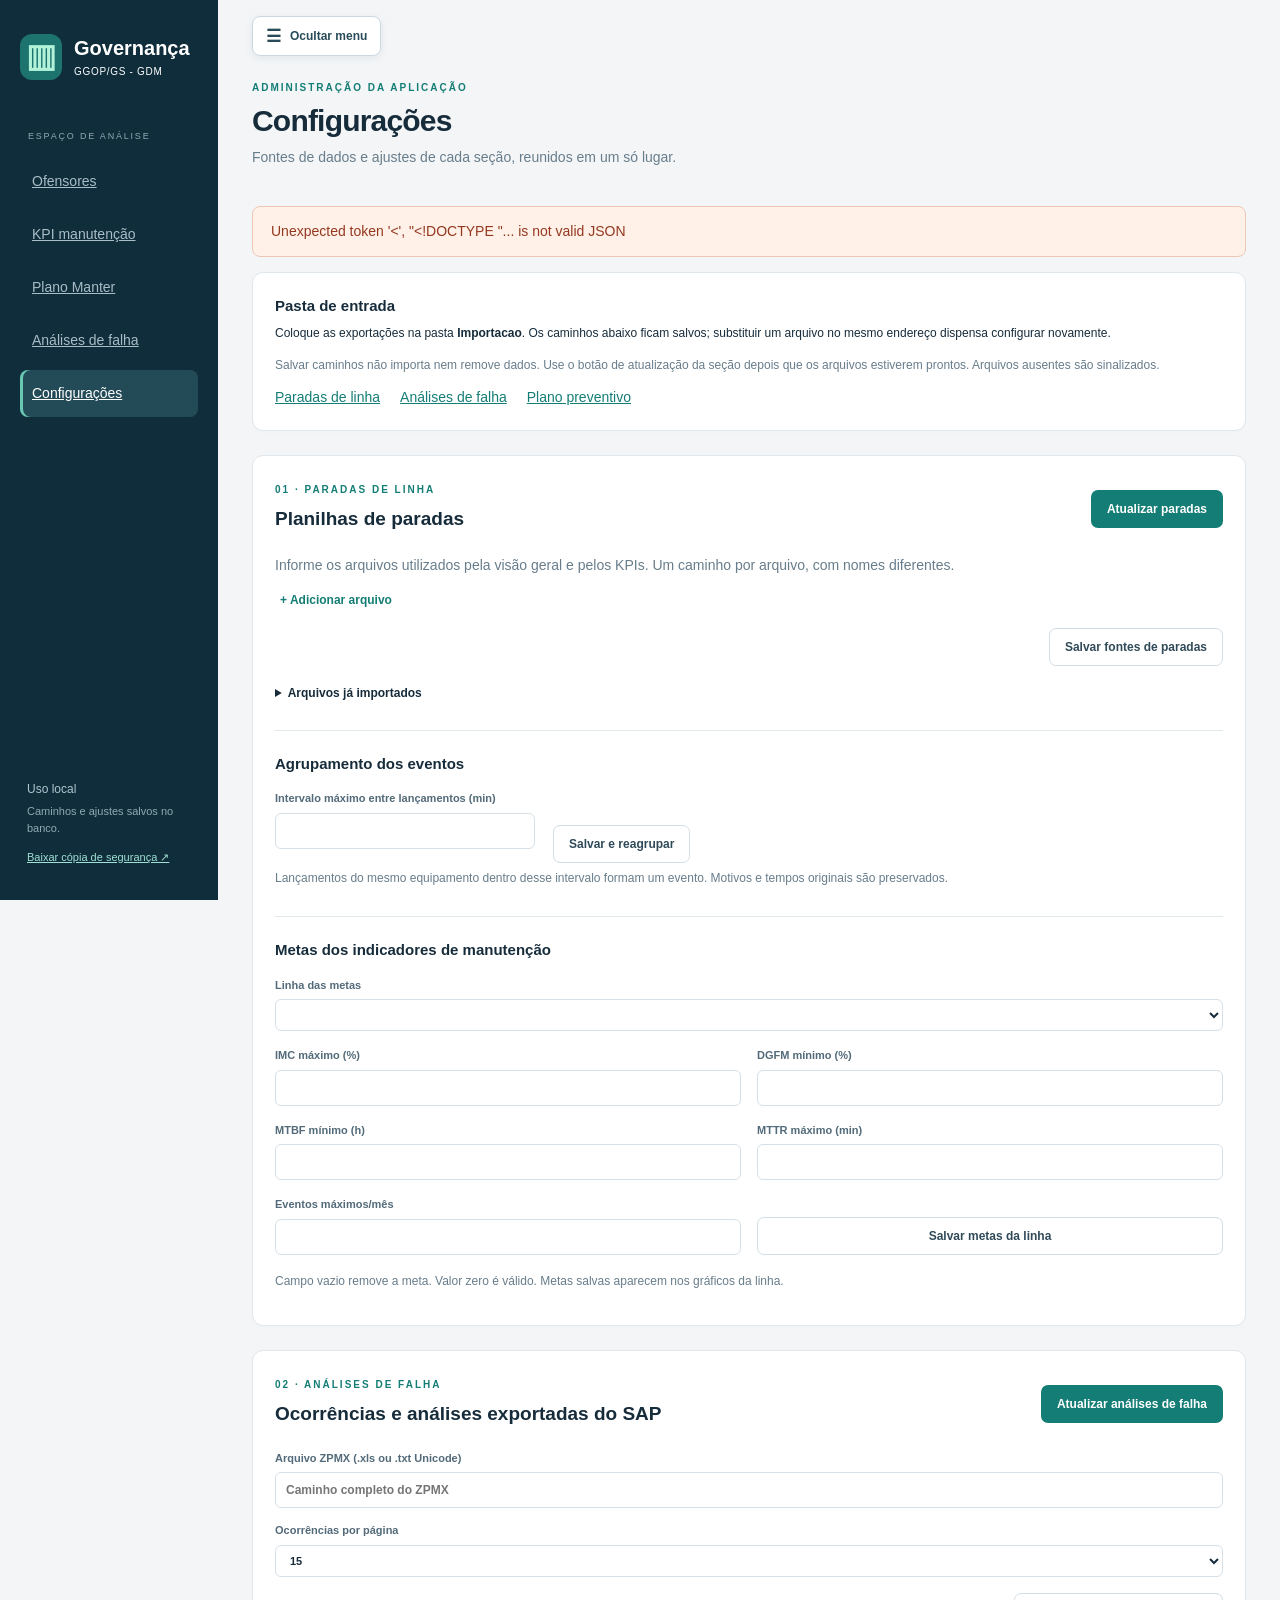
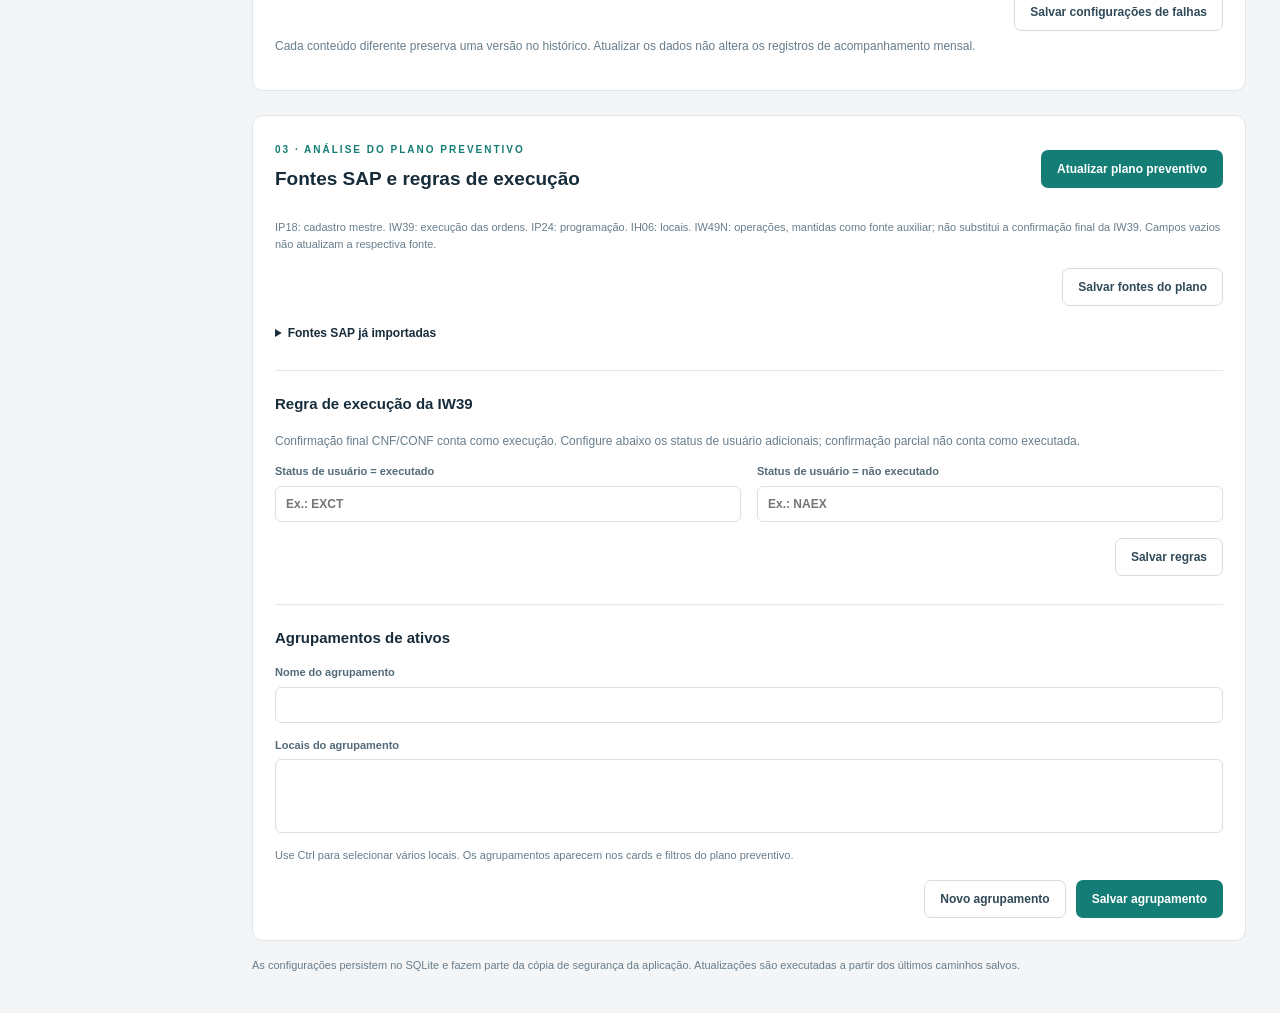
==== templates/configuration.html @ 8a100b15 "Integra governanca de manutencao, analises de falha e configuracoes" ====
<!doctype html><html lang="pt-BR"><head><meta charset="utf-8"><meta name="viewport" content="width=device-width,initial-scale=1"><meta name="csrf-token" content="{{ csrf }}"><title>Configurações · Governança GGOP/GS - GDM</title><link rel="stylesheet" href="/static/app.css"><link rel="stylesheet" href="/static/configuration.css"><link rel="stylesheet" href="/static/sidebar.css"><script src="/static/sidebar.js"></script><script defer src="/static/configuration.js"></script></head>
<body><aside class="sidebar"><a class="brand" href="/" aria-label="Governança GGOP/GS - GDM"><span class="brand-icon">▥</span><span class="brand-name">Governança<span class="brand-sub">GGOP/GS - GDM</span></span></a><div class="nav-label">ESPAÇO DE ANÁLISE</div><nav><a class="nav" href="/ofensores">Ofensores</a><a class="nav" href="/kpi-manutencao">KPI manutenção</a><a class="nav" href="/plano-manutencao">Plano Manter</a><a class="nav" href="/analises-de-falha">Análises de falha</a><a class="nav active" href="/configuracoes" aria-current="page">Configurações</a></nav><div class="sidebar-bottom">Uso local<p>Caminhos e ajustes salvos no banco.</p><a href="/api/backup">Baixar cópia de segurança ↗</a></div></aside>
<main><header class="page-header"><div><div class="eyebrow">ADMINISTRAÇÃO DA APLICAÇÃO</div><h1>Configurações</h1><p>Fontes de dados e ajustes de cada seção, reunidos em um só lugar.</p></div></header>
<div id="config-message" role="status" aria-live="polite"></div>
<section class="panel padded"><h2>Pasta de entrada</h2><p>Coloque as exportações na pasta <strong>Importacao</strong>. Os caminhos abaixo ficam salvos; substituir um arquivo no mesmo endereço dispensa configurar novamente.</p><p id="directory" class="path-text"></p><p class="field-help">Salvar caminhos não importa nem remove dados. Use o botão de atualização da seção depois que os arquivos estiverem prontos. Arquivos ausentes são sinalizados.</p><div class="config-shortcuts"><a href="#paradas">Paradas de linha</a><a href="#falhas">Análises de falha</a><a href="#preventivo">Plano preventivo</a></div></section>
<datalist id="source-options"></datalist>
<section id="paradas" class="panel padded config-section"><div class="section-line"><div><span class="eyebrow">01 · PARADAS DE LINHA</span><h2>Planilhas de paradas</h2></div><button id="import-stops" class="button primary">Atualizar paradas</button></div>
<form id="stops-form"><p class="muted">Informe os arquivos utilizados pela visão geral e pelos KPIs. Um caminho por arquivo, com nomes diferentes.</p><div id="stop-paths"></div><button type="button" id="add-stop" class="text-button">+ Adicionar arquivo</button><div class="actions"><button class="button secondary">Salvar fontes de paradas</button></div></form>
<details><summary>Arquivos já importados</summary><div id="stop-imported"></div></details><div id="stop-progress" aria-live="polite"></div>
<h3>Agrupamento dos eventos</h3><form id="tolerance-form" class="config-inline"><label>Intervalo máximo entre lançamentos (min)<input id="tolerance" type="number" min="0" max="60" step="0.1" required></label><button class="button secondary">Salvar e reagrupar</button></form><p class="field-help">Lançamentos do mesmo equipamento dentro desse intervalo formam um evento. Motivos e tempos originais são preservados.</p>
<h3>Metas dos indicadores de manutenção</h3><label>Linha das metas<select id="target-line"></select></label><form id="targets-form"><fieldset id="target-fields" class="config-grid"><label>IMC máximo (%)<input id="target-imc" type="number" min="0" max="100" step="any"></label><label>DGFM mínimo (%)<input id="target-dgfm" type="number" min="0" max="100" step="any"></label><label>MTBF mínimo (h)<input id="target-mtbf" type="number" min="0" step="any"></label><label>MTTR máximo (min)<input id="target-mttr" type="number" min="0" step="any"></label><label>Eventos máximos/mês<input id="target-failure_events" type="number" min="0" step="any"></label><button class="button secondary">Salvar metas da linha</button></fieldset></form><p class="field-help">Campo vazio remove a meta. Valor zero é válido. Metas salvas aparecem nos gráficos da linha.</p></section>
<section id="falhas" class="panel padded config-section"><div class="section-line"><div><span class="eyebrow">02 · ANÁLISES DE FALHA</span><h2>Ocorrências e análises exportadas do SAP</h2></div><button id="import-failure" class="button primary">Atualizar análises de falha</button></div><form id="failure-form"><label>Arquivo ZPMX (.xls ou .txt Unicode)<input id="failure-path" list="source-options" placeholder="Caminho completo do ZPMX"></label><p id="failure-status" class="field-help"></p><label>Ocorrências por página<select id="failure-page-size"><option>15</option><option>25</option><option>50</option><option>100</option></select></label><div class="actions"><button class="button secondary">Salvar configurações de falhas</button></div></form><p class="field-help">Cada conteúdo diferente preserva uma versão no histórico. Atualizar os dados não altera os registros de acompanhamento mensal.</p></section>
<section id="preventivo" class="panel padded config-section"><div class="section-line"><div><span class="eyebrow">03 · ANÁLISE DO PLANO PREVENTIVO</span><h2>Fontes SAP e regras de execução</h2></div><button id="import-plan" class="button primary">Atualizar plano preventivo</button></div><form id="plan-form"><div id="plan-paths" class="config-grid"></div><p class="field-help">IP18: cadastro mestre. IW39: execução das ordens. IP24: programação. IH06: locais. IW49N: operações, mantidas como fonte auxiliar; não substitui a confirmação final da IW39. Campos vazios não atualizam a respectiva fonte.</p><div class="actions"><button class="button secondary">Salvar fontes do plano</button></div></form><div id="plan-progress" aria-live="polite"></div><details><summary>Fontes SAP já importadas</summary><div id="plan-imported"></div></details>
<h3>Regra de execução da IW39</h3><p class="field-help">Confirmação final CNF/CONF conta como execução. Configure abaixo os status de usuário adicionais; confirmação parcial não conta como executada.</p><form id="rules-form"><div class="config-grid"><label>Status de usuário = executado<input id="done-user" placeholder="Ex.: EXCT"></label><label>Status de usuário = não executado<input id="not-done-user" placeholder="Ex.: NAEX"></label></div><div class="actions"><button class="button secondary">Salvar regras</button></div></form>
<h3>Agrupamentos de ativos</h3><div id="groups"></div><form id="group-form"><input type="hidden" id="group-id"><label>Nome do agrupamento<input id="group-name" maxlength="120" required></label><label>Locais do agrupamento<select id="group-assets" multiple size="8"></select></label><p class="field-help">Use Ctrl para selecionar vários locais. Os agrupamentos aparecem nos cards e filtros do plano preventivo.</p><div class="actions"><button type="button" id="group-new" class="button secondary">Novo agrupamento</button><button class="button primary">Salvar agrupamento</button></div></form></section>
<p class="footnote">As configurações persistem no SQLite e fazem parte da cópia de segurança da aplicação. Atualizações são executadas a partir dos últimos caminhos salvos.</p>
</main></body></html>
---- static/app.css ----
:root{--bg:#f3f5f7;--surface:#fff;--ink:#172c3b;--muted:#687d8b;--line:#e0e7ec;--teal:#147d75;--nav:#102d3b;--amber:#b87924}*{box-sizing:border-box}body{margin:0;background:var(--bg);color:var(--ink);font:14px/1.5 'Segoe UI',Arial,sans-serif}button,input,select,textarea{font:inherit}button,a,input,select,textarea{outline-offset:3px}button{cursor:pointer}a{color:var(--teal)}[hidden]{display:none!important}.sidebar{position:fixed;width:218px;inset:0 auto 0 0;background:var(--nav);color:#e9f2f5;padding:34px 20px;display:flex;flex-direction:column}.brand{display:flex;gap:12px;align-items:center;color:white;text-decoration:none;font-size:25px;font-weight:650;line-height:1.1}.brand-icon{display:grid;place-items:center;width:42px;height:46px;background:#1d746f;border-radius:12px;font-size:32px;color:#b2f2d9}.brand-sub{display:block;font-size:10px;letter-spacing:3px;margin-top:7px;font-weight:500}.nav-label{font-size:9px;letter-spacing:1.8px;color:#91a8b3;margin:50px 8px 14px}.nav{width:100%;border:0;text-align:left;color:#a9bdc6;background:transparent;padding:13px 12px;border-radius:8px;margin-bottom:6px;display:flex;gap:12px;align-items:center}.nav span{font-size:20px;line-height:1}.nav:hover{background:#1a3b49;color:#fff}.nav.active{background:#234a57;color:#fff;box-shadow:inset 3px 0 #68c8b3}.sidebar-bottom{margin-top:auto;font-size:12px;color:#b0c5ce;padding:20px 7px 0}.sidebar-bottom p{color:#90a9b5;font-size:11px}.sidebar-bottom a{font-size:11px;color:#9fe0d2}.status-dot{display:inline-block;width:6px;height:6px;background:#72ceaa;border-radius:50%;margin-right:6px}main{margin-left:218px;padding:34px 34px 24px;max-width:2100px}.page-header{display:flex;align-items:center;justify-content:space-between;gap:20px;margin-bottom:26px}.eyebrow{font-size:10px;font-weight:700;letter-spacing:2px;color:var(--teal)}h1{font-size:30px;letter-spacing:-.8px;line-height:1.2;margin:8px 0}h2{font-size:15px;margin:0;font-weight:650}p{margin:5px 0 12px}header p,.muted,.chart-card p{color:var(--muted)}.button{border-radius:7px;padding:9px 15px;font-weight:600;font-size:12px;border:1px solid transparent;white-space:nowrap;transition:background .15s}.button.primary{background:var(--teal);color:#fff}.button.primary:hover{background:#09645e}.button.secondary{background:#fff;border-color:#d3dee4;color:#304a59}.button.secondary:hover{background:#edf3f5}button:disabled{opacity:.45;cursor:default}.text-button{background:none;border:0;color:var(--teal);padding:3px 5px;font-size:12px;font-weight:600}.text-button:hover{text-decoration:underline}.panel{background:var(--surface);border:1px solid var(--line);border-radius:11px;box-shadow:0 2px 3px #203c4803}.filters{padding:18px 20px 12px;margin-bottom:25px}.section-line{display:flex;align-items:center;justify-content:space-between;gap:16px;margin-bottom:15px}.filter-grid{display:grid;grid-template-columns:1fr 1fr 1.2fr 1.3fr 1.7fr;gap:14px}label{display:flex;flex-direction:column;gap:6px;font-size:11px;font-weight:650;color:#526a79}select,input,textarea{background:#fff;border:1px solid #d7e0e6;border-radius:6px;padding:8px 10px;color:var(--ink);width:100%;min-width:0}select[multiple]{height:74px;padding:3px;font-size:12px}select[multiple] option{padding:2px 6px;border-radius:3px}input:focus,select:focus,textarea:focus{outline:2px solid #7dbbb5;outline-offset:1px}input[type=checkbox]{width:15px;height:15px;accent-color:var(--teal);cursor:pointer}input[type=color]{width:60px;height:36px;padding:4px}input[type=search]{font-weight:400}.field-help{font-size:11px;line-height:1.5;font-weight:400;color:var(--muted)}.filter-footer{display:flex;justify-content:space-between;align-items:center;gap:16px;margin-top:12px;font-size:11px;color:var(--muted)}.filter-footer .button span{margin-left:16px}.more-filters{font-size:12px;color:var(--muted);margin-top:12px}.more-filters summary{cursor:pointer;width:fit-content}.advanced{grid-template-columns:repeat(4,1fr);margin:15px 0}.check-label{display:flex;flex-direction:row;align-items:center}.active-filters{display:flex;flex-wrap:wrap;gap:5px;margin-top:8px}.chip{font-size:10px;padding:3px 8px;background:#eef5f4;color:#27645e;border-radius:4px}.overview-line{margin-bottom:12px}.overview-line .muted{font-size:11px}.kpis{display:grid;grid-template-columns:repeat(4,1fr);gap:15px;margin-bottom:15px}.kpi{background:#fff;border:1px solid var(--line);border-radius:10px;padding:19px 20px;display:flex;flex-direction:column;gap:4px}.kpi>span{font-size:12px;color:var(--muted)}.kpi strong{font-size:29px;letter-spacing:-.7px;font-weight:650}.kpi small{font-size:11px;color:var(--muted)}.kpi.accent{background:#e8f3f0;border-color:#d1e7e0}.kpi.accent strong{color:#166b5e}.kpi .text-button{align-self:flex-start;padding-left:0}.notice{padding:10px 13px;border-left:3px solid #b7cfd7;background:#eaf0f3;color:#526d7d;font-size:11px;margin:15px 0 20px;border-radius:0 5px 5px 0}.notice.warning{background:#fff4df;border-color:#dca54e;color:#815d27}.chart-grid{display:grid;grid-template-columns:1fr 1fr;gap:18px}.chart-card{padding:20px 20px 8px;min-width:0}.chart-card.wide{grid-column:1/-1}.chart-card p{font-size:11px;margin:3px 0 0}.chart-card .section-line{margin-bottom:0}.chart{height:310px;width:100%}.chart-card:not(.wide) .chart{height:350px}.compact-label{display:flex;flex-direction:row;align-items:center;font-size:11px;white-space:nowrap}.compact-label select{font-size:11px;padding:6px 26px 6px 9px}.badge{font-size:10px;color:#6e8592;letter-spacing:1px;background:#f0f4f6;border-radius:4px;padding:5px 8px}.footnote{font-size:11px;color:var(--muted);margin:16px 0}.table-wrap{overflow:auto}table{width:100%;border-collapse:collapse;text-align:left;font-size:12px}th{font-size:10px;text-transform:uppercase;letter-spacing:.5px;color:#68808d;background:#f7f9fa;white-space:nowrap;padding:13px 12px;border-bottom:1px solid var(--line)}td{padding:13px 12px;border-bottom:1px solid #eaf0f3;vertical-align:top}tbody tr:hover{background:#f7fbfa}tbody tr:last-child td{border-bottom:0}td small{display:block;color:var(--muted);font-size:10px;margin-top:4px}.records-table .observation{min-width:200px;max-width:360px;white-space:normal}.records-table .observation div{display:-webkit-box;-webkit-line-clamp:3;-webkit-box-orient:vertical;overflow:hidden}.records-table .equipment{white-space:nowrap}.records-table select{min-width:150px;max-width:180px;font-size:11px;padding:6px}.records-table .minutes{font-weight:700;white-space:nowrap}.type-label{font-size:9px;color:#856221;background:#fbf2df;padding:2px 4px;display:inline-block;margin-top:5px;border-radius:3px}.overlap-label{color:#a04b2b;font-size:10px}.bulk-bar{display:flex;align-items:center;gap:15px;padding:15px;margin:14px 0}.bulk-bar>div:first-child{margin-right:auto}.bulk-bar strong{font-size:12px}.bulk-bar .text-button{padding-left:0;margin-right:9px;font-size:10px}.bulk-bar label{max-width:240px;flex:1}.bulk-type{font-size:11px;max-width:190px}.bulk-type summary{cursor:pointer}.bulk-type select{margin:5px 0}.pagination{display:flex;justify-content:space-between;align-items:center;margin-top:15px;font-size:12px;color:var(--muted)}.pagination button{margin-left:7px}.empty{padding:40px 20px;text-align:center;color:var(--muted)}.offenders-grid{display:grid;grid-template-columns:repeat(3,1fr);gap:16px}.offender-card{padding:20px;border-top:3px solid var(--teal)}.offender-card h3{font-size:16px;margin:0 0 9px}.offender-card p{font-size:12px;color:var(--muted);white-space:pre-wrap;overflow-wrap:anywhere}.offender-card .actions{justify-content:space-between}.actions{display:flex;gap:10px;align-items:center;justify-content:flex-end;margin-top:16px}.files-grid{display:grid;grid-template-columns:1fr 1fr;gap:18px}.padded{padding:22px}.padded>p{font-size:12px;line-height:1.7}.local-files{display:grid;grid-template-columns:repeat(3,1fr);gap:9px;margin:20px 0}.local-files label{flex-direction:row;align-items:center;border:1px solid var(--line);padding:8px;border-radius:5px}.upload-box{padding:24px;border:1px dashed #9abcb5;border-radius:8px;background:#f4f9f7;margin:16px 0;font-size:14px;color:var(--teal);text-align:center}.upload-box input{font-size:11px;background:none;border:0}.imported-panel,.settings,#import-progress{margin-top:20px}.settings form{display:flex;align-items:flex-end;gap:15px;margin:20px 0}.settings input{max-width:180px}.progress-track{height:6px;background:#e8efed;border-radius:3px;overflow:hidden;margin:15px 0}.progress-fill{height:100%;background:var(--teal)}.import-result{font-size:12px;padding:5px 0}.import-result.error{color:#ae442b}dialog{border:1px solid var(--line);border-radius:13px;padding:25px;width:min(520px,92vw);max-height:90vh;color:var(--ink);box-shadow:0 20px 100px #102d3b44}dialog::backdrop{background:#102d3b66;backdrop-filter:blur(3px)}dialog label{margin-bottom:14px}dialog .section-line{margin-bottom:20px}.icon-button{border:0;background:#edf2f4;border-radius:50%;height:28px;width:28px;font-size:20px;line-height:1}.detail-dialog{width:min(940px,94vw)}.detail-grid{display:grid;grid-template-columns:repeat(3,1fr);gap:15px;margin-bottom:20px}.detail-grid div span{display:block;font-size:11px;color:var(--muted)}.detail-text{white-space:pre-wrap;background:#f5f8fa;padding:15px;border-radius:6px;overflow-wrap:anywhere}.source-note{font-size:11px;color:var(--muted);margin:15px 0}.detail-dialog h3{font-size:14px;margin-top:24px}#toast{position:fixed;right:25px;bottom:25px;padding:13px 22px;background:#143d3a;color:white;border-radius:8px;box-shadow:0 5px 20px #0002;max-width:480px;z-index:1000;font-size:13px}#toast.error{background:#963d2d}.loading{position:fixed;top:12px;right:20px;background:#fff;padding:7px 13px;border-radius:20px;box-shadow:0 2px 12px #0002;font-size:11px;z-index:999}.loading span{display:inline-block;height:10px;width:10px;border:2px solid #b6d9d3;border-top-color:var(--teal);border-radius:50%;animation:spin 1s linear infinite;margin-right:5px}@keyframes spin{to{transform:rotate(360deg)}}@media(min-width:1650px){main{padding:40px 50px}.chart{height:350px}}@media(max-width:1150px){.sidebar{width:180px;padding:30px 12px}main{margin-left:180px;padding:25px 20px}.filter-grid{grid-template-columns:repeat(4,1fr)}.search-label{grid-column:1/-1}.kpi{padding:16px 13px}.kpi strong{font-size:25px}.offenders-grid{grid-template-columns:repeat(2,1fr)}.bulk-bar{flex-wrap:wrap}.chart-card:not(.wide){grid-column:1/-1}}@media(max-width:760px){.sidebar{position:static;width:100%;padding:15px;display:block}.brand{font-size:20px}.brand-icon{height:36px;width:34px}.brand-sub{font-size:8px}.nav-label,.sidebar-bottom{display:none}nav{display:flex;margin-top:14px;gap:4px}.nav{font-size:11px;justify-content:center;padding:8px 5px;gap:5px;margin:0}.nav span{display:none}main{margin:0;padding:20px 14px}.page-header{align-items:flex-start}.page-header .button{font-size:10px;padding:8px}h1{font-size:25px}.page-header p{font-size:12px}.filter-grid,.advanced{grid-template-columns:1fr 1fr}.filter-footer{align-items:flex-start}.filter-footer>span{max-width:180px}.kpis{grid-template-columns:1fr 1fr}.chart-card{padding:15px 10px 5px}.chart-card h2{font-size:13px}.chart-card p{font-size:10px}.compact-label{flex-direction:column;align-items:flex-start}.files-grid,.offenders-grid{grid-template-columns:1fr}.detail-grid{grid-template-columns:1fr 1fr}.overview-line{flex-wrap:wrap}.bulk-bar>div:first-child{width:100%}.section-line{gap:10px}.settings form{flex-wrap:wrap}}

/* Maintenance KPI route: each indicator keeps its annual/monthly pair. */
.maintenance-controls{margin-bottom:18px}.maintenance-controls form{display:grid;grid-template-columns:minmax(130px,.7fr) minmax(200px,1.3fr) auto;gap:18px;align-items:start}.maintenance-controls form .button{align-self:center}.maintenance-controls>p{margin:14px 0 0}.maintenance-controls select:not([multiple]){height:39px}.target-panel{margin:18px 0 26px}.target-panel p{font-size:11px}.target-panel fieldset{border:0;padding:0;margin:0;display:grid;grid-template-columns:repeat(5,minmax(85px,1fr)) auto;gap:12px;align-items:end}.target-panel .field-help{margin:12px 0 0}.maintenance-indicator{margin:28px 0}.maintenance-indicator>.section-line{align-items:flex-start;margin-bottom:12px}.maintenance-indicator>.section-line h2{font-size:17px}.maintenance-indicator .formula{font-size:12px;color:#59717e;margin:5px 0 0}.maintenance-pair{display:grid;grid-template-columns:minmax(0,1fr) minmax(0,1fr);gap:16px}.maintenance-pair .chart-card{grid-column:auto;padding:17px 12px 5px}.maintenance-pair .chart-card .chart{height:285px}.maintenance-indicator .badge{white-space:nowrap}.methodology{margin:25px 0}.methodology summary{font-size:15px;font-weight:650;cursor:pointer}.formula-definitions{font-size:12px;color:#536c7a;line-height:1.8;margin-top:17px}.formula-definitions strong{color:#254554}.modality-legend{display:flex;flex-wrap:wrap;gap:7px;margin-top:15px}.modality-legend p{width:100%}.audit-panel{margin:20px 0}.audit-panel th{font-size:9px}.audit-panel td{font-size:11px}.audit-panel td:first-child{min-width:165px}.audit-notes{min-width:200px}.modality-label{display:inline-block;font-weight:700;font-size:11px;color:#156d65;background:#eaf4f1;border-radius:4px;padding:2px 7px}
@media(max-width:1100px){.target-panel fieldset{grid-template-columns:repeat(3,1fr)}.target-panel fieldset button{grid-column:1/-1;justify-self:end}.maintenance-controls form{grid-template-columns:1fr 1fr}.maintenance-controls form .button{grid-column:1/-1;justify-self:end}.maintenance-indicator .section-line{flex-wrap:wrap}}
@media(max-width:760px){.maintenance-pair{grid-template-columns:1fr}.target-panel fieldset{grid-template-columns:1fr 1fr}.maintenance-controls form{grid-template-columns:1fr}.maintenance-indicator .badge{font-size:9px}.maintenance-pair .chart-card .chart{height:300px}}

.pareto-feature{border-top:4px solid var(--teal);box-shadow:0 5px 20px #102d3b0a}.pareto-feature h2{font-size:21px}.pareto-feature .chart{height:440px}.chart-controls{display:flex;gap:16px;align-items:center;flex-wrap:wrap}.chart-controls .check-label{font-size:11px;white-space:nowrap}.heatmap-scroll{overflow:auto;max-height:700px;margin-top:16px}.chart-card>.section-line{flex-wrap:wrap}.pareto-feature .eyebrow{font-size:9px}@media(max-width:760px){.pareto-feature .chart{height:390px}.chart-controls{margin-top:10px}.pareto-feature h2{font-size:19px}}

.pareto-scroll{overflow-x:auto}.pareto-feature #chart-offenders{min-width:760px}

.maintenance-pair .chart-card>.section-line{align-items:flex-start}.maintenance-pair .chart-target{margin-left:auto;text-align:right;letter-spacing:0;font-weight:600;color:#815d27;background:#fff4df}
.maintenance-pair .chart-card>.section-line{flex-wrap:nowrap;gap:8px}.maintenance-pair .chart-card>.section-line>div{min-width:0}.maintenance-pair .chart-target{flex-shrink:0}

.imc-top-panel{margin-top:18px}.imc-top-panel td:last-child{min-width:280px;max-width:650px;overflow-wrap:anywhere}.imc-top-panel summary{cursor:pointer}.imc-top-panel td p{white-space:pre-wrap}
#maintenance-imc-annual .xtick text,#maintenance-imc-monthly .xtick text{pointer-events:all!important;cursor:pointer}

.offender-tabs{display:flex;gap:8px;flex-wrap:wrap;margin:0 0 24px;padding:6px;background:#e7eef1;border-radius:10px}.offender-tabs button{border:0;border-radius:7px;padding:11px 17px;background:transparent;color:var(--ink);font-weight:600}.offender-tabs button.active{background:var(--teal);color:white}.offender-tabs button:hover{box-shadow:inset 0 0 0 1px var(--teal)}

.maintenance-line-picker{margin-bottom:20px}.maintenance-line-picker h2{margin-bottom:10px;font-size:12px;color:var(--muted)}.maintenance-line-cards{display:flex;flex-wrap:wrap;gap:9px}.maintenance-line-card{min-width:86px;padding:14px 18px;border:1px solid var(--line);border-radius:9px;background:white;color:var(--ink);font-size:13px;font-weight:700;box-shadow:0 2px 5px #102d3b06}.maintenance-line-card:hover{border-color:var(--teal);background:#eff8f5}.maintenance-line-card[aria-pressed="true"]{background:var(--teal);border-color:var(--teal);color:white;box-shadow:0 3px 10px #147d7526}.maintenance-controls form{grid-template-columns:minmax(200px,1fr) auto}@media(max-width:760px){.maintenance-controls form{grid-template-columns:1fr}.maintenance-line-card{min-width:76px;padding:12px 14px}}
---- static/configuration.css ----
.config-section{margin-top:24px;scroll-margin-top:75px}.config-section h2{font-size:19px;margin:6px 0}.config-section h3{font-size:15px;margin-top:28px;border-top:1px solid #e1e8ec;padding-top:22px}.config-section details{margin-top:18px;font-size:12px}.config-section summary{cursor:pointer;font-weight:650}.config-grid{display:grid;grid-template-columns:1fr 1fr;gap:16px}.config-grid label{min-width:0}.config-inline{display:flex;gap:18px;align-items:end;flex-wrap:wrap}.config-inline label{min-width:260px}.source-row{display:grid;grid-template-columns:1fr auto;gap:12px;align-items:start;margin-bottom:13px}.source-row label{grid-column:1}.source-row small{display:block;font-weight:400;margin-top:5px}.source-row button{margin-top:20px}.path-text{font-family:Consolas,monospace;overflow-wrap:anywhere;font-size:12px}.config-shortcuts{display:flex;gap:20px;flex-wrap:wrap}.config-section input{font-size:12px}.config-section fieldset{border:0;padding:0;margin:16px 0}.config-section form>label{margin-bottom:14px}.config-section .config-grid button{align-self:end}#config-message:not(:empty){position:sticky;top:65px;z-index:10;padding:14px 18px;background:#e7f3ee;border:1px solid #c3ded5;border-radius:8px;margin-bottom:15px}#config-message.error{background:#fff0e8;border-color:#edc6b5;color:#943920}.source-missing{color:#a34223}.source-ok{color:#217162}.group-row{display:flex;gap:12px;align-items:center;flex-wrap:wrap;padding:12px 0;border-bottom:1px solid #e1e8ec}.group-row strong{flex:1;min-width:160px}.group-row label{flex-direction:row;align-items:center}.group-row input{width:auto}.group-row button{font-size:11px}#stop-progress,#plan-progress{font-size:12px;line-height:1.8;margin-top:12px}@media(max-width:760px){.config-grid{grid-template-columns:1fr}.config-section>.section-line{align-items:start;flex-direction:column}}
---- static/sidebar.css ----
.sidebar-enabled body > main{padding-top:80px}
.sidebar-enabled .sidebar{overflow-y:auto}
.sidebar-toggle{position:fixed;top:16px;left:252px;z-index:100;background:#fff;color:#284b59;border:1px solid #cbd9df;border-radius:8px;box-shadow:0 2px 8px #102d3b12;padding:9px 13px;display:flex;align-items:center;gap:9px;font-size:12px;font-weight:650;min-height:40px}
.sidebar-toggle:hover{background:#e9f3f1;border-color:#86b9b0}
.sidebar-toggle:focus-visible{outline:3px solid #147d75;outline-offset:3px}
.sidebar-toggle span{font-size:17px;line-height:1}
.sidebar-collapsed body > .sidebar{display:none}
.sidebar-collapsed body > main{margin-left:0;max-width:none}
.sidebar-collapsed .sidebar-toggle{left:34px}
@media(min-width:1650px){.sidebar-toggle{left:268px}.sidebar-collapsed .sidebar-toggle{left:50px}}
@media(max-width:1150px){.sidebar-toggle{left:200px}.sidebar-collapsed .sidebar-toggle{left:20px}}
@media(max-width:760px){
  .sidebar-enabled body > .sidebar{padding-top:72px}
  .sidebar-enabled body > .sidebar nav{flex-wrap:wrap}
  .sidebar-enabled body > .sidebar .nav{width:auto;flex:1 1 130px}
  .sidebar-enabled body > main{padding-top:24px}
  .sidebar-collapsed body > main{padding-top:80px}
  .sidebar-enabled .sidebar-toggle{left:14px;top:14px}
}
@media print{.sidebar-toggle,.sidebar-enabled body > .sidebar{display:none!important}.sidebar-enabled body > main{margin-left:0;padding-top:0}}

/* Identidade da aplicação em todas as rotas. */
.brand .brand-icon{flex-shrink:0}.brand .brand-name{font-size:20px}.brand .brand-sub{font-size:10px;letter-spacing:.7px}
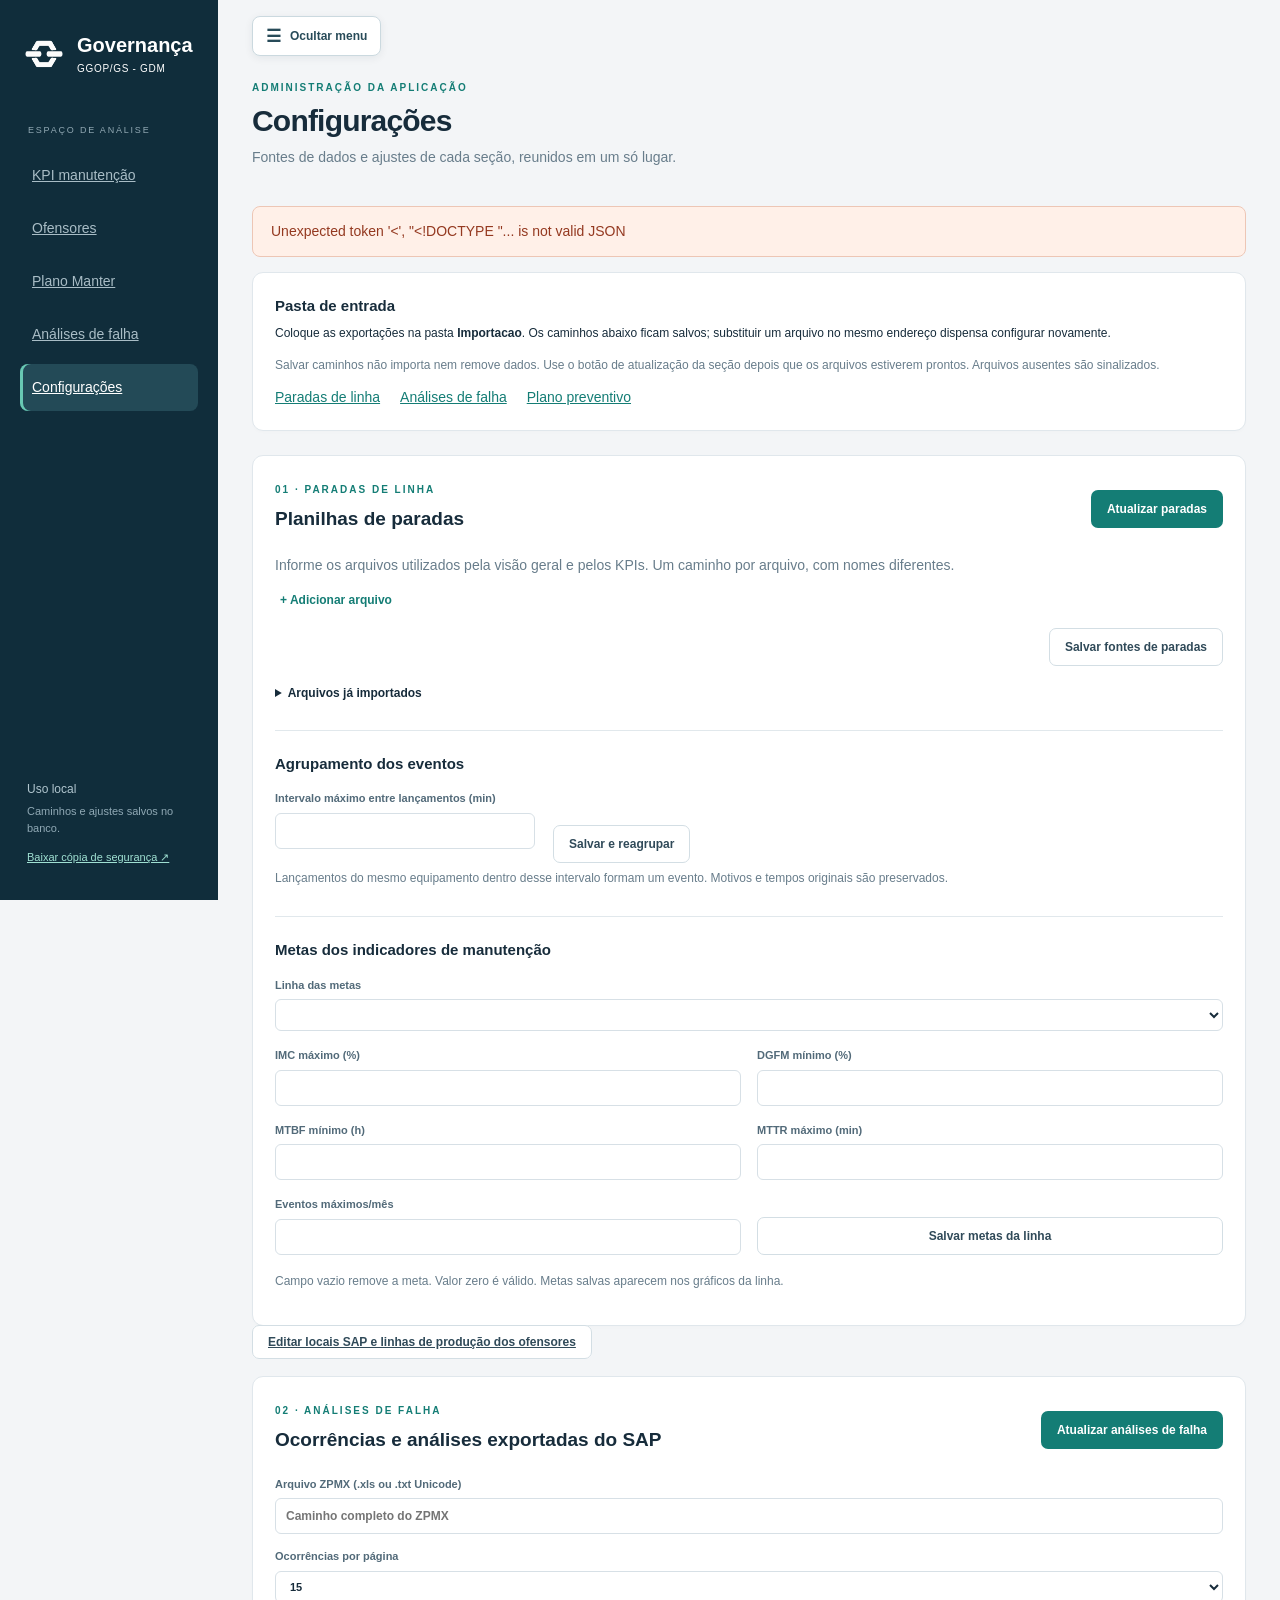
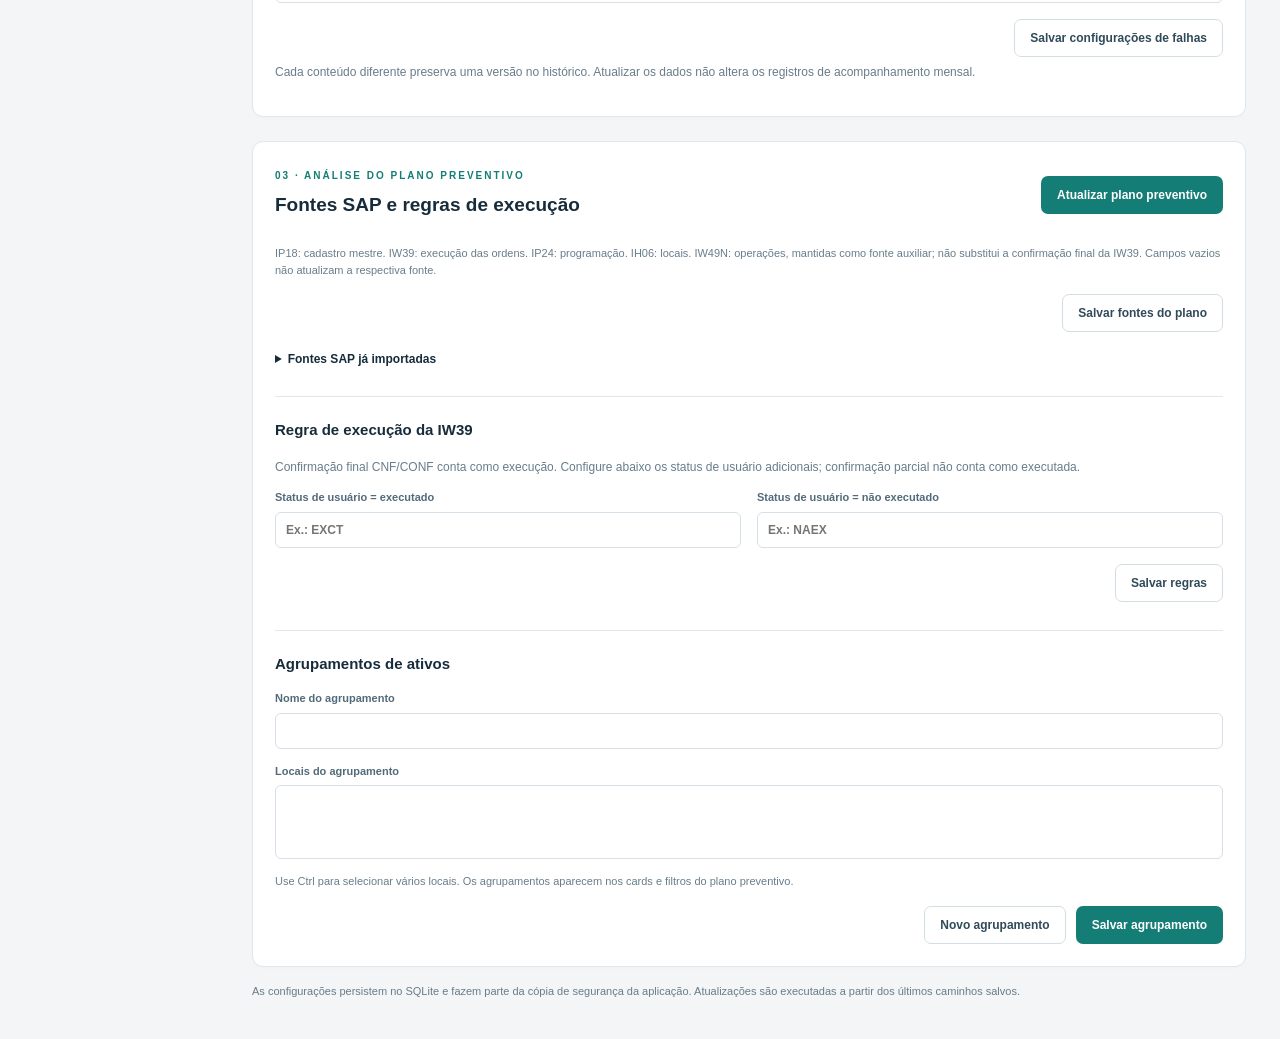
==== commit 7053581d: "Vincula acoes SAP automaticamente aos ofensores por linha e horario" ====
--- a/templates/configuration.html
+++ b/templates/configuration.html
@@ -1,5 +1,5 @@
 <!doctype html><html lang="pt-BR"><head><meta charset="utf-8"><meta name="viewport" content="width=device-width,initial-scale=1"><meta name="csrf-token" content="{{ csrf }}"><title>Configurações · Governança GGOP/GS - GDM</title><link rel="stylesheet" href="/static/app.css"><link rel="stylesheet" href="/static/configuration.css"><link rel="stylesheet" href="/static/sidebar.css"><script src="/static/sidebar.js"></script><script defer src="/static/configuration.js"></script></head>
-<body><aside class="sidebar"><a class="brand" href="/" aria-label="Governança GGOP/GS - GDM"><span class="brand-icon">▥</span><span class="brand-name">Governança<span class="brand-sub">GGOP/GS - GDM</span></span></a><div class="nav-label">ESPAÇO DE ANÁLISE</div><nav><a class="nav" href="/ofensores">Ofensores</a><a class="nav" href="/kpi-manutencao">KPI manutenção</a><a class="nav" href="/plano-manutencao">Plano Manter</a><a class="nav" href="/analises-de-falha">Análises de falha</a><a class="nav active" href="/configuracoes" aria-current="page">Configurações</a></nav><div class="sidebar-bottom">Uso local<p>Caminhos e ajustes salvos no banco.</p><a href="/api/backup">Baixar cópia de segurança ↗</a></div></aside>
+<body><aside class="sidebar"><a class="brand" href="/" aria-label="Governança GGOP/GS - GDM"><img class="brand-logo" src="/static/csn-symbol-white.png" alt="CSN" width="48" height="36"><span class="brand-name">Governança<span class="brand-sub">GGOP/GS - GDM</span></span></a><div class="nav-label">ESPAÇO DE ANÁLISE</div><nav><a class="nav" href="/kpi-manutencao">KPI manutenção</a><a class="nav" href="/ofensores">Ofensores</a><a class="nav" href="/plano-manutencao">Plano Manter</a><a class="nav" href="/analises-de-falha">Análises de falha</a><a class="nav active" href="/configuracoes" aria-current="page">Configurações</a></nav><div class="sidebar-bottom">Uso local<p>Caminhos e ajustes salvos no banco.</p><a href="/api/backup">Baixar cópia de segurança ↗</a></div></aside>
 <main><header class="page-header"><div><div class="eyebrow">ADMINISTRAÇÃO DA APLICAÇÃO</div><h1>Configurações</h1><p>Fontes de dados e ajustes de cada seção, reunidos em um só lugar.</p></div></header>
 <div id="config-message" role="status" aria-live="polite"></div>
 <section class="panel padded"><h2>Pasta de entrada</h2><p>Coloque as exportações na pasta <strong>Importacao</strong>. Os caminhos abaixo ficam salvos; substituir um arquivo no mesmo endereço dispensa configurar novamente.</p><p id="directory" class="path-text"></p><p class="field-help">Salvar caminhos não importa nem remove dados. Use o botão de atualização da seção depois que os arquivos estiverem prontos. Arquivos ausentes são sinalizados.</p><div class="config-shortcuts"><a href="#paradas">Paradas de linha</a><a href="#falhas">Análises de falha</a><a href="#preventivo">Plano preventivo</a></div></section>
@@ -9,6 +9,7 @@
 <details><summary>Arquivos já importados</summary><div id="stop-imported"></div></details><div id="stop-progress" aria-live="polite"></div>
 <h3>Agrupamento dos eventos</h3><form id="tolerance-form" class="config-inline"><label>Intervalo máximo entre lançamentos (min)<input id="tolerance" type="number" min="0" max="60" step="0.1" required></label><button class="button secondary">Salvar e reagrupar</button></form><p class="field-help">Lançamentos do mesmo equipamento dentro desse intervalo formam um evento. Motivos e tempos originais são preservados.</p>
 <h3>Metas dos indicadores de manutenção</h3><label>Linha das metas<select id="target-line"></select></label><form id="targets-form"><fieldset id="target-fields" class="config-grid"><label>IMC máximo (%)<input id="target-imc" type="number" min="0" max="100" step="any"></label><label>DGFM mínimo (%)<input id="target-dgfm" type="number" min="0" max="100" step="any"></label><label>MTBF mínimo (h)<input id="target-mtbf" type="number" min="0" step="any"></label><label>MTTR máximo (min)<input id="target-mttr" type="number" min="0" step="any"></label><label>Eventos máximos/mês<input id="target-failure_events" type="number" min="0" step="any"></label><button class="button secondary">Salvar metas da linha</button></fieldset></form><p class="field-help">Campo vazio remove a meta. Valor zero é válido. Metas salvas aparecem nos gráficos da linha.</p></section>
+<p><a class="button secondary" href="/ofensores?aba=acoes&amp;editar=locais">Editar locais SAP e linhas de produção dos ofensores</a></p>
 <section id="falhas" class="panel padded config-section"><div class="section-line"><div><span class="eyebrow">02 · ANÁLISES DE FALHA</span><h2>Ocorrências e análises exportadas do SAP</h2></div><button id="import-failure" class="button primary">Atualizar análises de falha</button></div><form id="failure-form"><label>Arquivo ZPMX (.xls ou .txt Unicode)<input id="failure-path" list="source-options" placeholder="Caminho completo do ZPMX"></label><p id="failure-status" class="field-help"></p><label>Ocorrências por página<select id="failure-page-size"><option>15</option><option>25</option><option>50</option><option>100</option></select></label><div class="actions"><button class="button secondary">Salvar configurações de falhas</button></div></form><p class="field-help">Cada conteúdo diferente preserva uma versão no histórico. Atualizar os dados não altera os registros de acompanhamento mensal.</p></section>
 <section id="preventivo" class="panel padded config-section"><div class="section-line"><div><span class="eyebrow">03 · ANÁLISE DO PLANO PREVENTIVO</span><h2>Fontes SAP e regras de execução</h2></div><button id="import-plan" class="button primary">Atualizar plano preventivo</button></div><form id="plan-form"><div id="plan-paths" class="config-grid"></div><p class="field-help">IP18: cadastro mestre. IW39: execução das ordens. IP24: programação. IH06: locais. IW49N: operações, mantidas como fonte auxiliar; não substitui a confirmação final da IW39. Campos vazios não atualizam a respectiva fonte.</p><div class="actions"><button class="button secondary">Salvar fontes do plano</button></div></form><div id="plan-progress" aria-live="polite"></div><details><summary>Fontes SAP já importadas</summary><div id="plan-imported"></div></details>
 <h3>Regra de execução da IW39</h3><p class="field-help">Confirmação final CNF/CONF conta como execução. Configure abaixo os status de usuário adicionais; confirmação parcial não conta como executada.</p><form id="rules-form"><div class="config-grid"><label>Status de usuário = executado<input id="done-user" placeholder="Ex.: EXCT"></label><label>Status de usuário = não executado<input id="not-done-user" placeholder="Ex.: NAEX"></label></div><div class="actions"><button class="button secondary">Salvar regras</button></div></form>
--- a/static/app.css
+++ b/static/app.css
@@ -18,3 +18,9 @@
 .offender-tabs{display:flex;gap:8px;flex-wrap:wrap;margin:0 0 24px;padding:6px;background:#e7eef1;border-radius:10px}.offender-tabs button{border:0;border-radius:7px;padding:11px 17px;background:transparent;color:var(--ink);font-weight:600}.offender-tabs button.active{background:var(--teal);color:white}.offender-tabs button:hover{box-shadow:inset 0 0 0 1px var(--teal)}
 
 .maintenance-line-picker{margin-bottom:20px}.maintenance-line-picker h2{margin-bottom:10px;font-size:12px;color:var(--muted)}.maintenance-line-cards{display:flex;flex-wrap:wrap;gap:9px}.maintenance-line-card{min-width:86px;padding:14px 18px;border:1px solid var(--line);border-radius:9px;background:white;color:var(--ink);font-size:13px;font-weight:700;box-shadow:0 2px 5px #102d3b06}.maintenance-line-card:hover{border-color:var(--teal);background:#eff8f5}.maintenance-line-card[aria-pressed="true"]{background:var(--teal);border-color:var(--teal);color:white;box-shadow:0 3px 10px #147d7526}.maintenance-controls form{grid-template-columns:minmax(200px,1fr) auto}@media(max-width:760px){.maintenance-controls form{grid-template-columns:1fr}.maintenance-line-card{min-width:76px;padding:12px 14px}}
+
+.maintenance-line-card small{display:block;font-size:9px;font-weight:400;margin-top:2px}
+
+.oa-note{margin-top:16px}.oa-note details{margin:10px 0}.oa-note .section-line{flex-wrap:wrap}.oa-note td{white-space:normal;min-width:95px}.oa-note td:nth-child(2){min-width:240px}
+
+#oa-mapping-dialog{width:900px;max-width:94vw;max-height:90vh;overflow:auto} .oa-mapping-row{display:grid;grid-template-columns:2fr 1fr auto;gap:12px;align-items:end;margin:12px 0} .oa-mapping-row input,.oa-mapping-row select{width:100%} @media(max-width:600px){.oa-mapping-row{grid-template-columns:1fr}.oa-mapping-row{border-bottom:1px solid #64748b;padding-bottom:12px}}
--- a/static/sidebar.css
+++ b/static/sidebar.css
@@ -21,3 +21,5 @@
 
 /* Identidade da aplicação em todas as rotas. */
 .brand .brand-icon{flex-shrink:0}.brand .brand-name{font-size:20px}.brand .brand-sub{font-size:10px;letter-spacing:.7px}
+
+.brand .brand-logo{display:block;width:48px;height:36px;object-fit:contain;flex-shrink:0;background:transparent;border-radius:0}.brand{gap:9px}
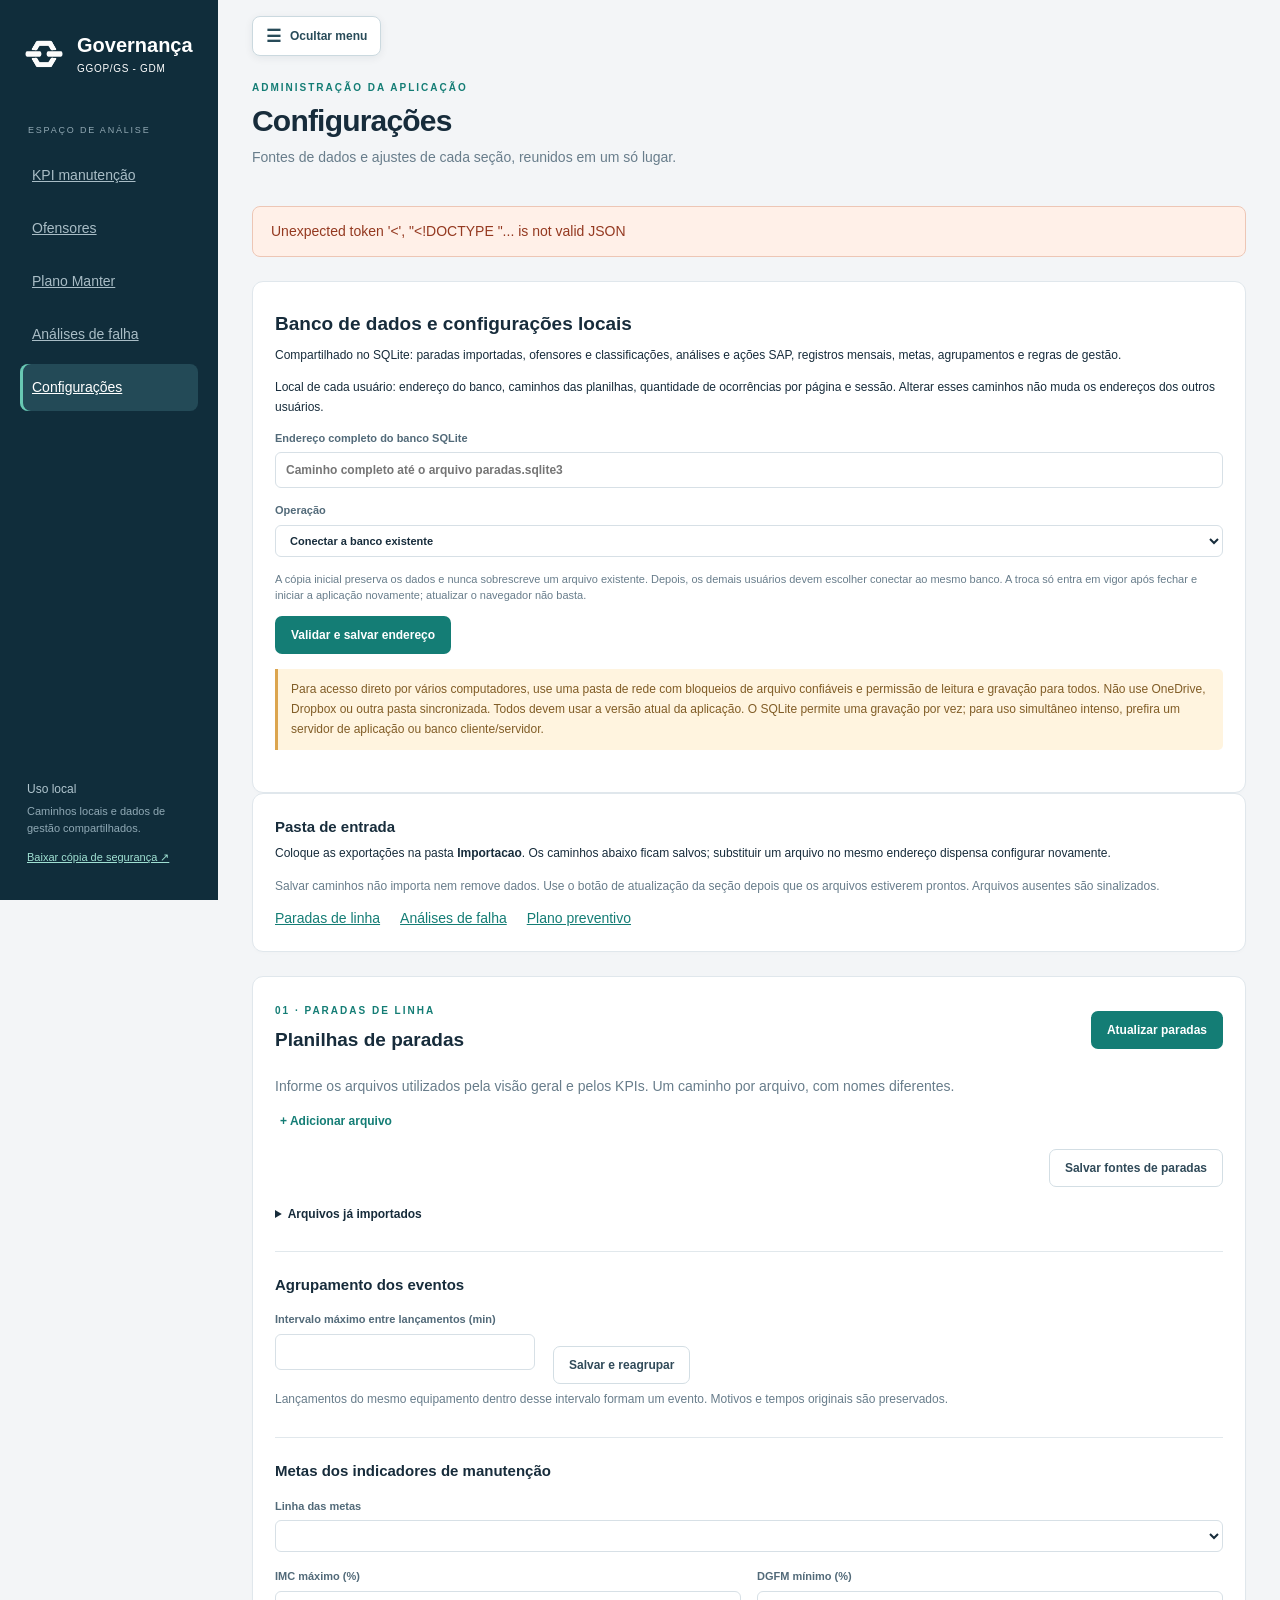
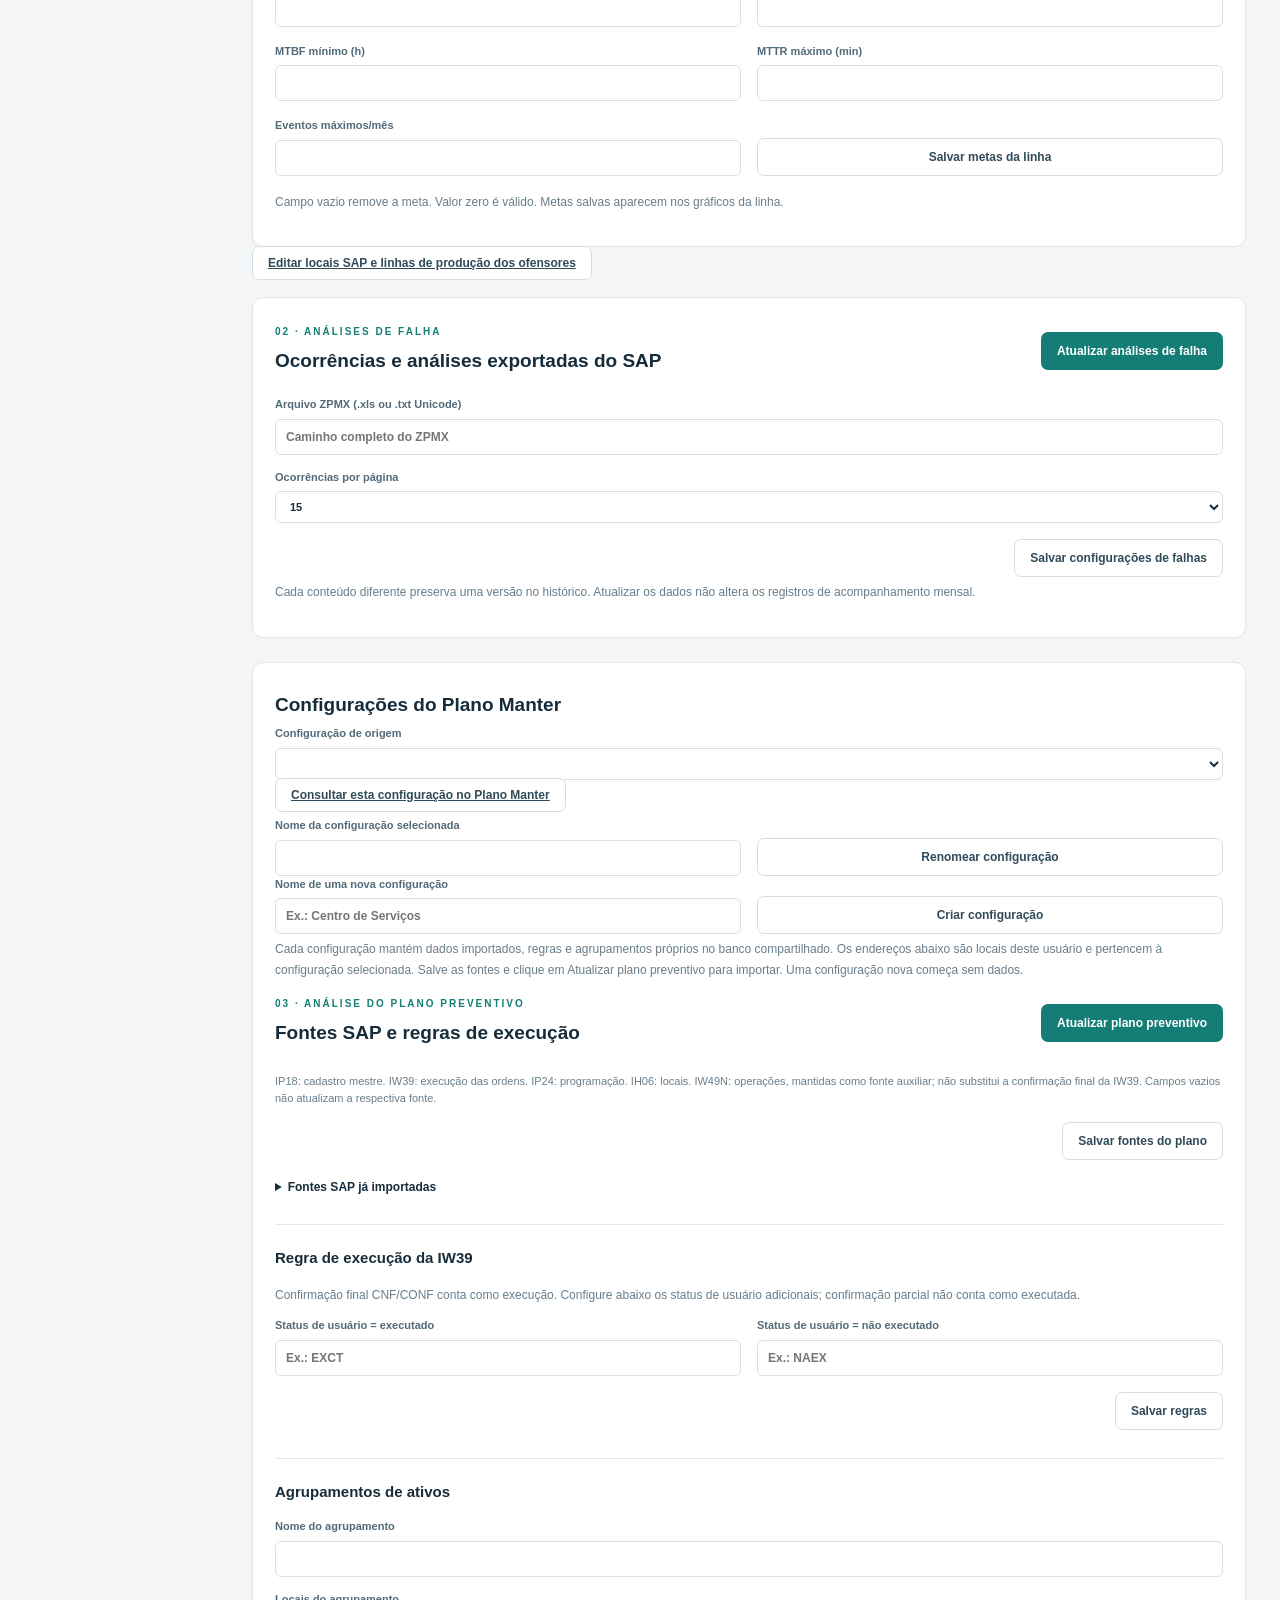
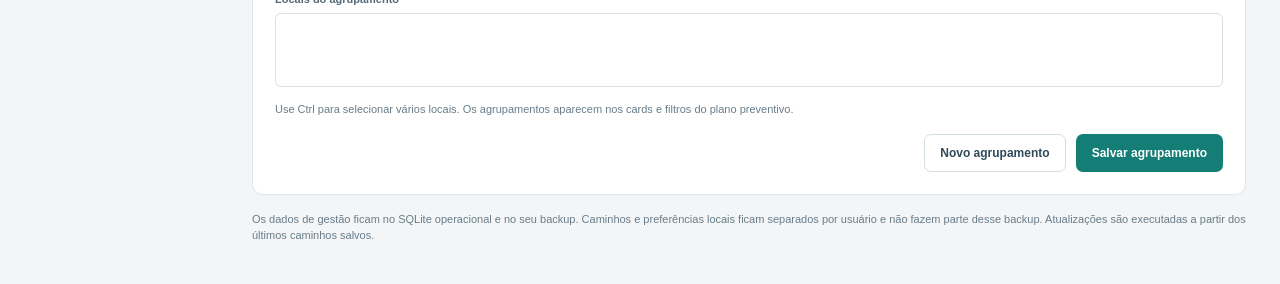
==== commit 3745e54c: "Adiciona origens do Plano Manter, banco configuravel e melhorias de KPI" ====
--- a/templates/configuration.html
+++ b/templates/configuration.html
@@ -1,7 +1,17 @@
 <!doctype html><html lang="pt-BR"><head><meta charset="utf-8"><meta name="viewport" content="width=device-width,initial-scale=1"><meta name="csrf-token" content="{{ csrf }}"><title>Configurações · Governança GGOP/GS - GDM</title><link rel="stylesheet" href="/static/app.css"><link rel="stylesheet" href="/static/configuration.css"><link rel="stylesheet" href="/static/sidebar.css"><script src="/static/sidebar.js"></script><script defer src="/static/configuration.js"></script></head>
-<body><aside class="sidebar"><a class="brand" href="/" aria-label="Governança GGOP/GS - GDM"><img class="brand-logo" src="/static/csn-symbol-white.png" alt="CSN" width="48" height="36"><span class="brand-name">Governança<span class="brand-sub">GGOP/GS - GDM</span></span></a><div class="nav-label">ESPAÇO DE ANÁLISE</div><nav><a class="nav" href="/kpi-manutencao">KPI manutenção</a><a class="nav" href="/ofensores">Ofensores</a><a class="nav" href="/plano-manutencao">Plano Manter</a><a class="nav" href="/analises-de-falha">Análises de falha</a><a class="nav active" href="/configuracoes" aria-current="page">Configurações</a></nav><div class="sidebar-bottom">Uso local<p>Caminhos e ajustes salvos no banco.</p><a href="/api/backup">Baixar cópia de segurança ↗</a></div></aside>
+<body><aside class="sidebar"><a class="brand" href="/" aria-label="Governança GGOP/GS - GDM"><img class="brand-logo" src="/static/csn-symbol-white.png" alt="CSN" width="48" height="36"><span class="brand-name">Governança<span class="brand-sub">GGOP/GS - GDM</span></span></a><div class="nav-label">ESPAÇO DE ANÁLISE</div><nav><a class="nav" href="/kpi-manutencao">KPI manutenção</a><a class="nav" href="/ofensores">Ofensores</a><a class="nav" href="/plano-manutencao">Plano Manter</a><a class="nav" href="/analises-de-falha">Análises de falha</a><a class="nav active" href="/configuracoes" aria-current="page">Configurações</a></nav><div class="sidebar-bottom">Uso local<p>Caminhos locais e dados de gestão compartilhados.</p><a href="/api/backup">Baixar cópia de segurança ↗</a></div></aside>
 <main><header class="page-header"><div><div class="eyebrow">ADMINISTRAÇÃO DA APLICAÇÃO</div><h1>Configurações</h1><p>Fontes de dados e ajustes de cada seção, reunidos em um só lugar.</p></div></header>
 <div id="config-message" role="status" aria-live="polite"></div>
+<section class="panel padded config-section" id="database-settings"><h2>Banco de dados e configurações locais</h2>
+<p>Compartilhado no SQLite: paradas importadas, ofensores e classificações, análises e ações SAP, registros mensais, metas, agrupamentos e regras de gestão.</p>
+<p>Local de cada usuário: endereço do banco, caminhos das planilhas, quantidade de ocorrências por página e sessão. Alterar esses caminhos não muda os endereços dos outros usuários.</p>
+<p id="database-active" class="path-text"></p><p id="database-profile" class="field-help"></p>
+<form id="database-form"><label>Endereço completo do banco SQLite<input id="database-path" required placeholder="Caminho completo até o arquivo paradas.sqlite3"></label>
+<label>Operação<select id="database-mode"><option value="existing">Conectar a banco existente</option><option value="copy">Criar cópia inicial do banco atual no destino</option></select></label>
+<p class="field-help">A cópia inicial preserva os dados e nunca sobrescreve um arquivo existente. Depois, os demais usuários devem escolher conectar ao mesmo banco. A troca só entra em vigor após fechar e iniciar a aplicação novamente; atualizar o navegador não basta.</p>
+<button class="button primary" type="submit">Validar e salvar endereço</button></form><p id="database-message" role="status"></p>
+<p class="notice warning">Para acesso direto por vários computadores, use uma pasta de rede com bloqueios de arquivo confiáveis e permissão de leitura e gravação para todos. Não use OneDrive, Dropbox ou outra pasta sincronizada. Todos devem usar a versão atual da aplicação. O SQLite permite uma gravação por vez; para uso simultâneo intenso, prefira um servidor de aplicação ou banco cliente/servidor.</p>
+</section>
 <section class="panel padded"><h2>Pasta de entrada</h2><p>Coloque as exportações na pasta <strong>Importacao</strong>. Os caminhos abaixo ficam salvos; substituir um arquivo no mesmo endereço dispensa configurar novamente.</p><p id="directory" class="path-text"></p><p class="field-help">Salvar caminhos não importa nem remove dados. Use o botão de atualização da seção depois que os arquivos estiverem prontos. Arquivos ausentes são sinalizados.</p><div class="config-shortcuts"><a href="#paradas">Paradas de linha</a><a href="#falhas">Análises de falha</a><a href="#preventivo">Plano preventivo</a></div></section>
 <datalist id="source-options"></datalist>
 <section id="paradas" class="panel padded config-section"><div class="section-line"><div><span class="eyebrow">01 · PARADAS DE LINHA</span><h2>Planilhas de paradas</h2></div><button id="import-stops" class="button primary">Atualizar paradas</button></div>
@@ -11,8 +21,12 @@
 <h3>Metas dos indicadores de manutenção</h3><label>Linha das metas<select id="target-line"></select></label><form id="targets-form"><fieldset id="target-fields" class="config-grid"><label>IMC máximo (%)<input id="target-imc" type="number" min="0" max="100" step="any"></label><label>DGFM mínimo (%)<input id="target-dgfm" type="number" min="0" max="100" step="any"></label><label>MTBF mínimo (h)<input id="target-mtbf" type="number" min="0" step="any"></label><label>MTTR máximo (min)<input id="target-mttr" type="number" min="0" step="any"></label><label>Eventos máximos/mês<input id="target-failure_events" type="number" min="0" step="any"></label><button class="button secondary">Salvar metas da linha</button></fieldset></form><p class="field-help">Campo vazio remove a meta. Valor zero é válido. Metas salvas aparecem nos gráficos da linha.</p></section>
 <p><a class="button secondary" href="/ofensores?aba=acoes&amp;editar=locais">Editar locais SAP e linhas de produção dos ofensores</a></p>
 <section id="falhas" class="panel padded config-section"><div class="section-line"><div><span class="eyebrow">02 · ANÁLISES DE FALHA</span><h2>Ocorrências e análises exportadas do SAP</h2></div><button id="import-failure" class="button primary">Atualizar análises de falha</button></div><form id="failure-form"><label>Arquivo ZPMX (.xls ou .txt Unicode)<input id="failure-path" list="source-options" placeholder="Caminho completo do ZPMX"></label><p id="failure-status" class="field-help"></p><label>Ocorrências por página<select id="failure-page-size"><option>15</option><option>25</option><option>50</option><option>100</option></select></label><div class="actions"><button class="button secondary">Salvar configurações de falhas</button></div></form><p class="field-help">Cada conteúdo diferente preserva uma versão no histórico. Atualizar os dados não altera os registros de acompanhamento mensal.</p></section>
-<section id="preventivo" class="panel padded config-section"><div class="section-line"><div><span class="eyebrow">03 · ANÁLISE DO PLANO PREVENTIVO</span><h2>Fontes SAP e regras de execução</h2></div><button id="import-plan" class="button primary">Atualizar plano preventivo</button></div><form id="plan-form"><div id="plan-paths" class="config-grid"></div><p class="field-help">IP18: cadastro mestre. IW39: execução das ordens. IP24: programação. IH06: locais. IW49N: operações, mantidas como fonte auxiliar; não substitui a confirmação final da IW39. Campos vazios não atualizam a respectiva fonte.</p><div class="actions"><button class="button secondary">Salvar fontes do plano</button></div></form><div id="plan-progress" aria-live="polite"></div><details><summary>Fontes SAP já importadas</summary><div id="plan-imported"></div></details>
+<section id="preventivo" class="panel padded config-section"><h2>Configurações do Plano Manter</h2>
+<label>Configuração de origem<select id="plan-profile"></select></label><p><a id="open-plan-profile" class="button secondary" href="/plano-manutencao">Consultar esta configuração no Plano Manter</a></p>
+<div class="config-grid"><label>Nome da configuração selecionada<input id="plan-profile-name" maxlength="120"></label><button id="plan-profile-rename" class="button secondary" type="button">Renomear configuração</button></div>
+<div class="config-grid"><label>Nome de uma nova configuração<input id="plan-profile-new-name" maxlength="120" placeholder="Ex.: Centro de Serviços"></label><button id="plan-profile-create" class="button secondary" type="button">Criar configuração</button></div>
+<p class="field-help">Cada configuração mantém dados importados, regras e agrupamentos próprios no banco compartilhado. Os endereços abaixo são locais deste usuário e pertencem à configuração selecionada. Salve as fontes e clique em Atualizar plano preventivo para importar. Uma configuração nova começa sem dados.</p><div class="section-line"><div><span class="eyebrow">03 · ANÁLISE DO PLANO PREVENTIVO</span><h2>Fontes SAP e regras de execução</h2></div><button id="import-plan" class="button primary">Atualizar plano preventivo</button></div><form id="plan-form"><div id="plan-paths" class="config-grid"></div><p class="field-help">IP18: cadastro mestre. IW39: execução das ordens. IP24: programação. IH06: locais. IW49N: operações, mantidas como fonte auxiliar; não substitui a confirmação final da IW39. Campos vazios não atualizam a respectiva fonte.</p><div class="actions"><button class="button secondary">Salvar fontes do plano</button></div></form><div id="plan-progress" aria-live="polite"></div><details><summary>Fontes SAP já importadas</summary><div id="plan-imported"></div></details>
 <h3>Regra de execução da IW39</h3><p class="field-help">Confirmação final CNF/CONF conta como execução. Configure abaixo os status de usuário adicionais; confirmação parcial não conta como executada.</p><form id="rules-form"><div class="config-grid"><label>Status de usuário = executado<input id="done-user" placeholder="Ex.: EXCT"></label><label>Status de usuário = não executado<input id="not-done-user" placeholder="Ex.: NAEX"></label></div><div class="actions"><button class="button secondary">Salvar regras</button></div></form>
 <h3>Agrupamentos de ativos</h3><div id="groups"></div><form id="group-form"><input type="hidden" id="group-id"><label>Nome do agrupamento<input id="group-name" maxlength="120" required></label><label>Locais do agrupamento<select id="group-assets" multiple size="8"></select></label><p class="field-help">Use Ctrl para selecionar vários locais. Os agrupamentos aparecem nos cards e filtros do plano preventivo.</p><div class="actions"><button type="button" id="group-new" class="button secondary">Novo agrupamento</button><button class="button primary">Salvar agrupamento</button></div></form></section>
-<p class="footnote">As configurações persistem no SQLite e fazem parte da cópia de segurança da aplicação. Atualizações são executadas a partir dos últimos caminhos salvos.</p>
+<p class="footnote">Os dados de gestão ficam no SQLite operacional e no seu backup. Caminhos e preferências locais ficam separados por usuário e não fazem parte desse backup. Atualizações são executadas a partir dos últimos caminhos salvos.</p>
 </main></body></html>
